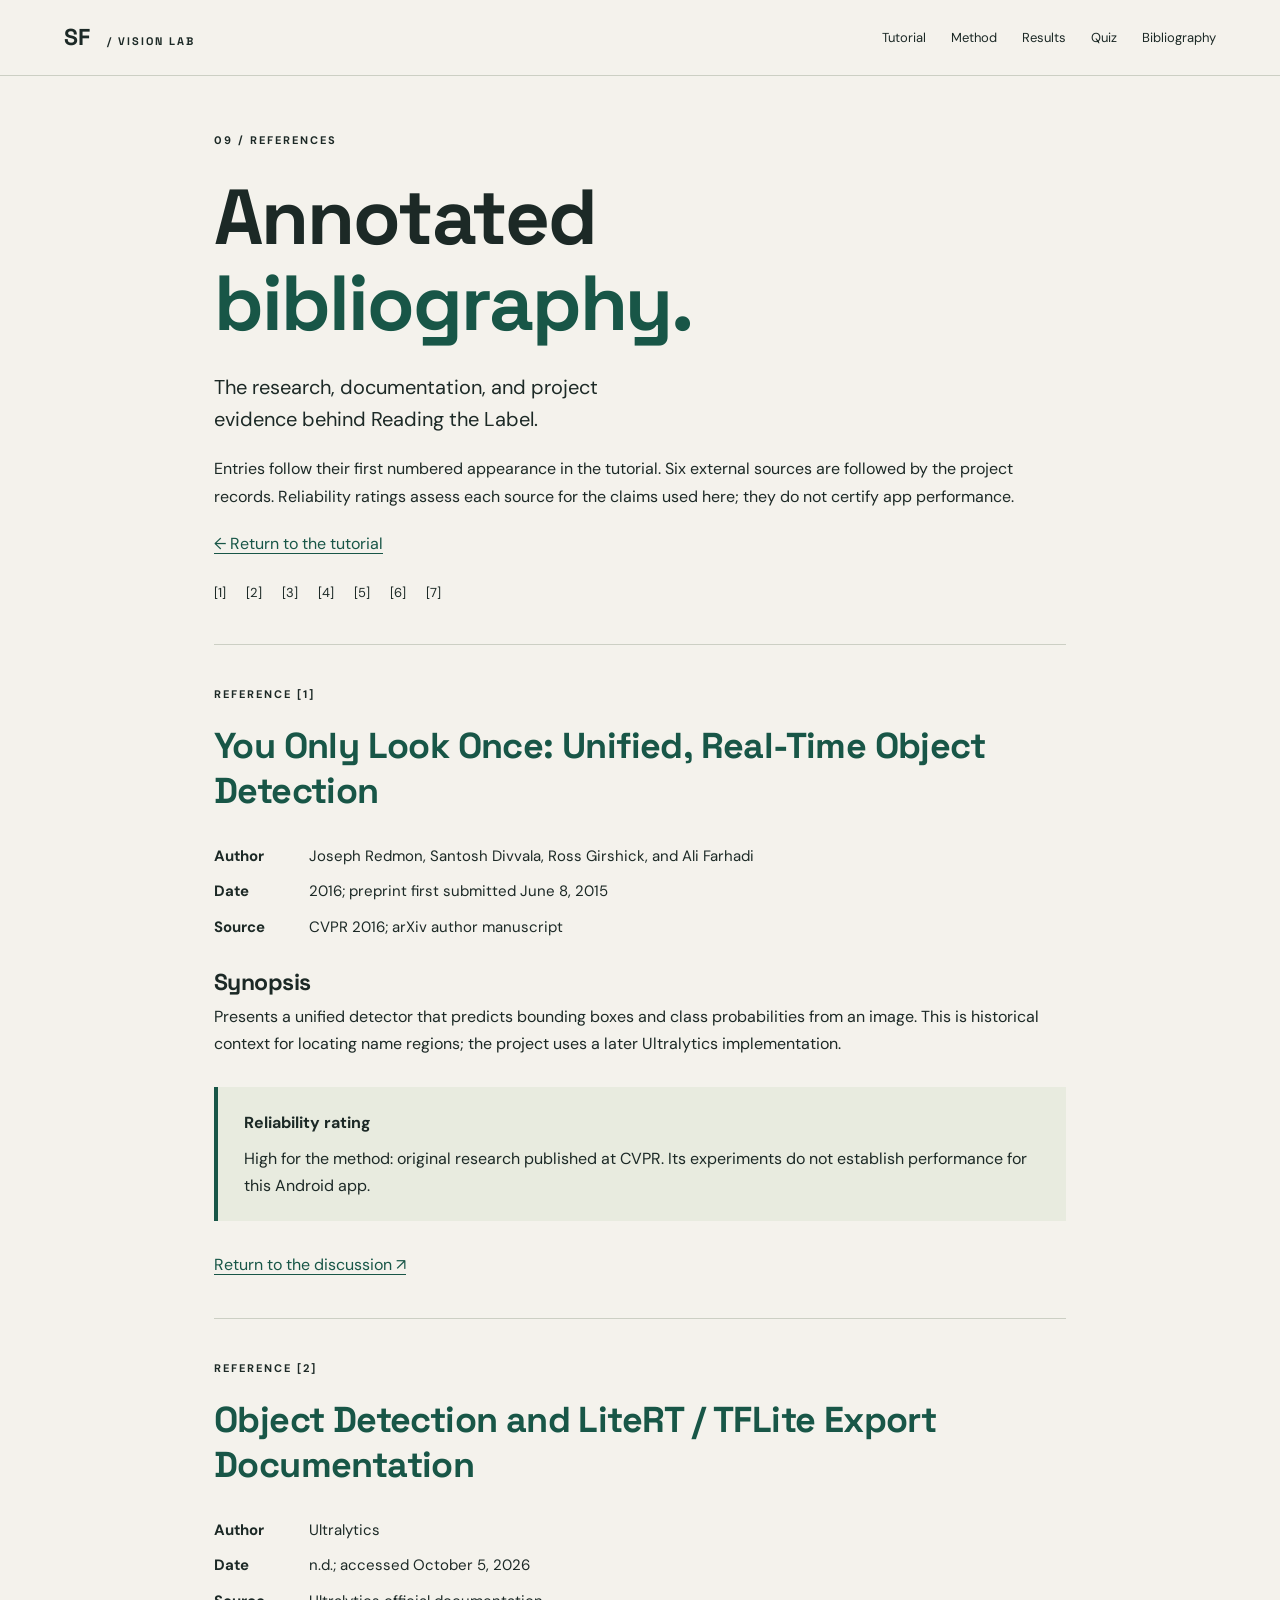
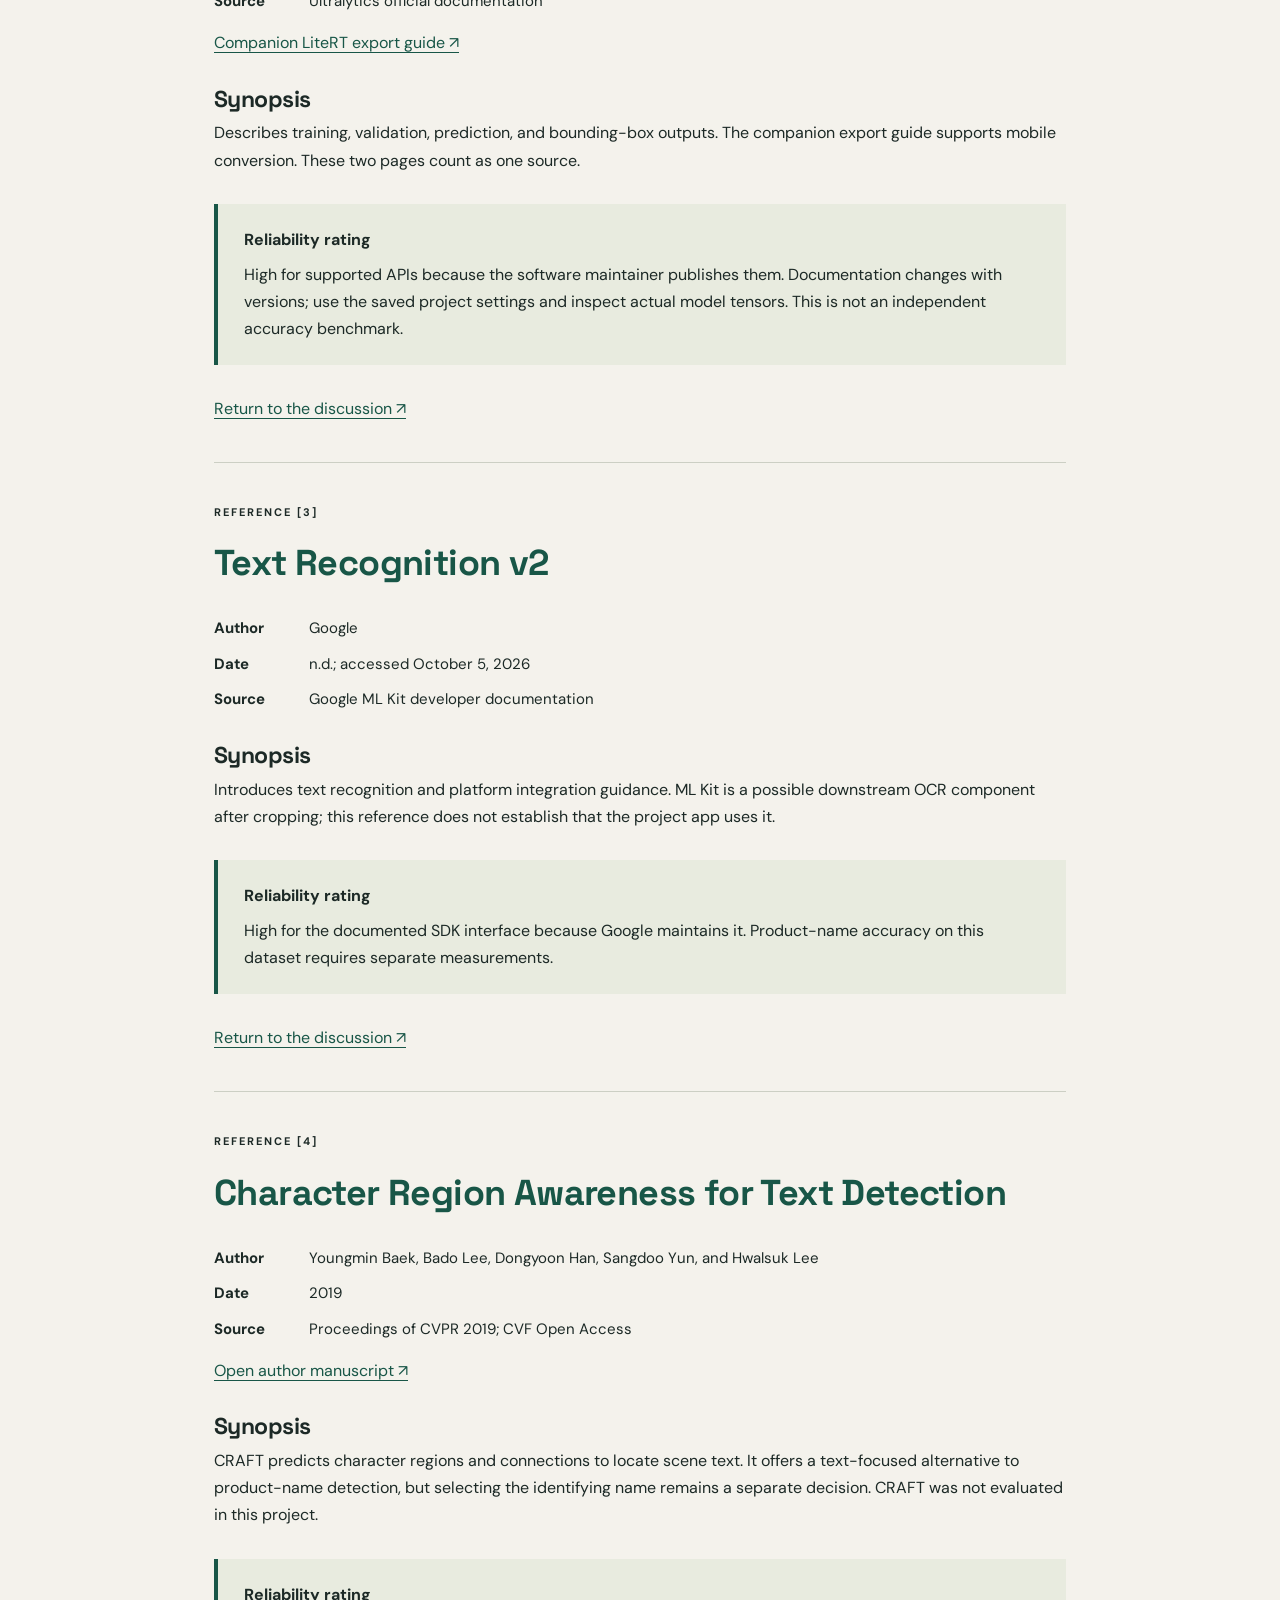
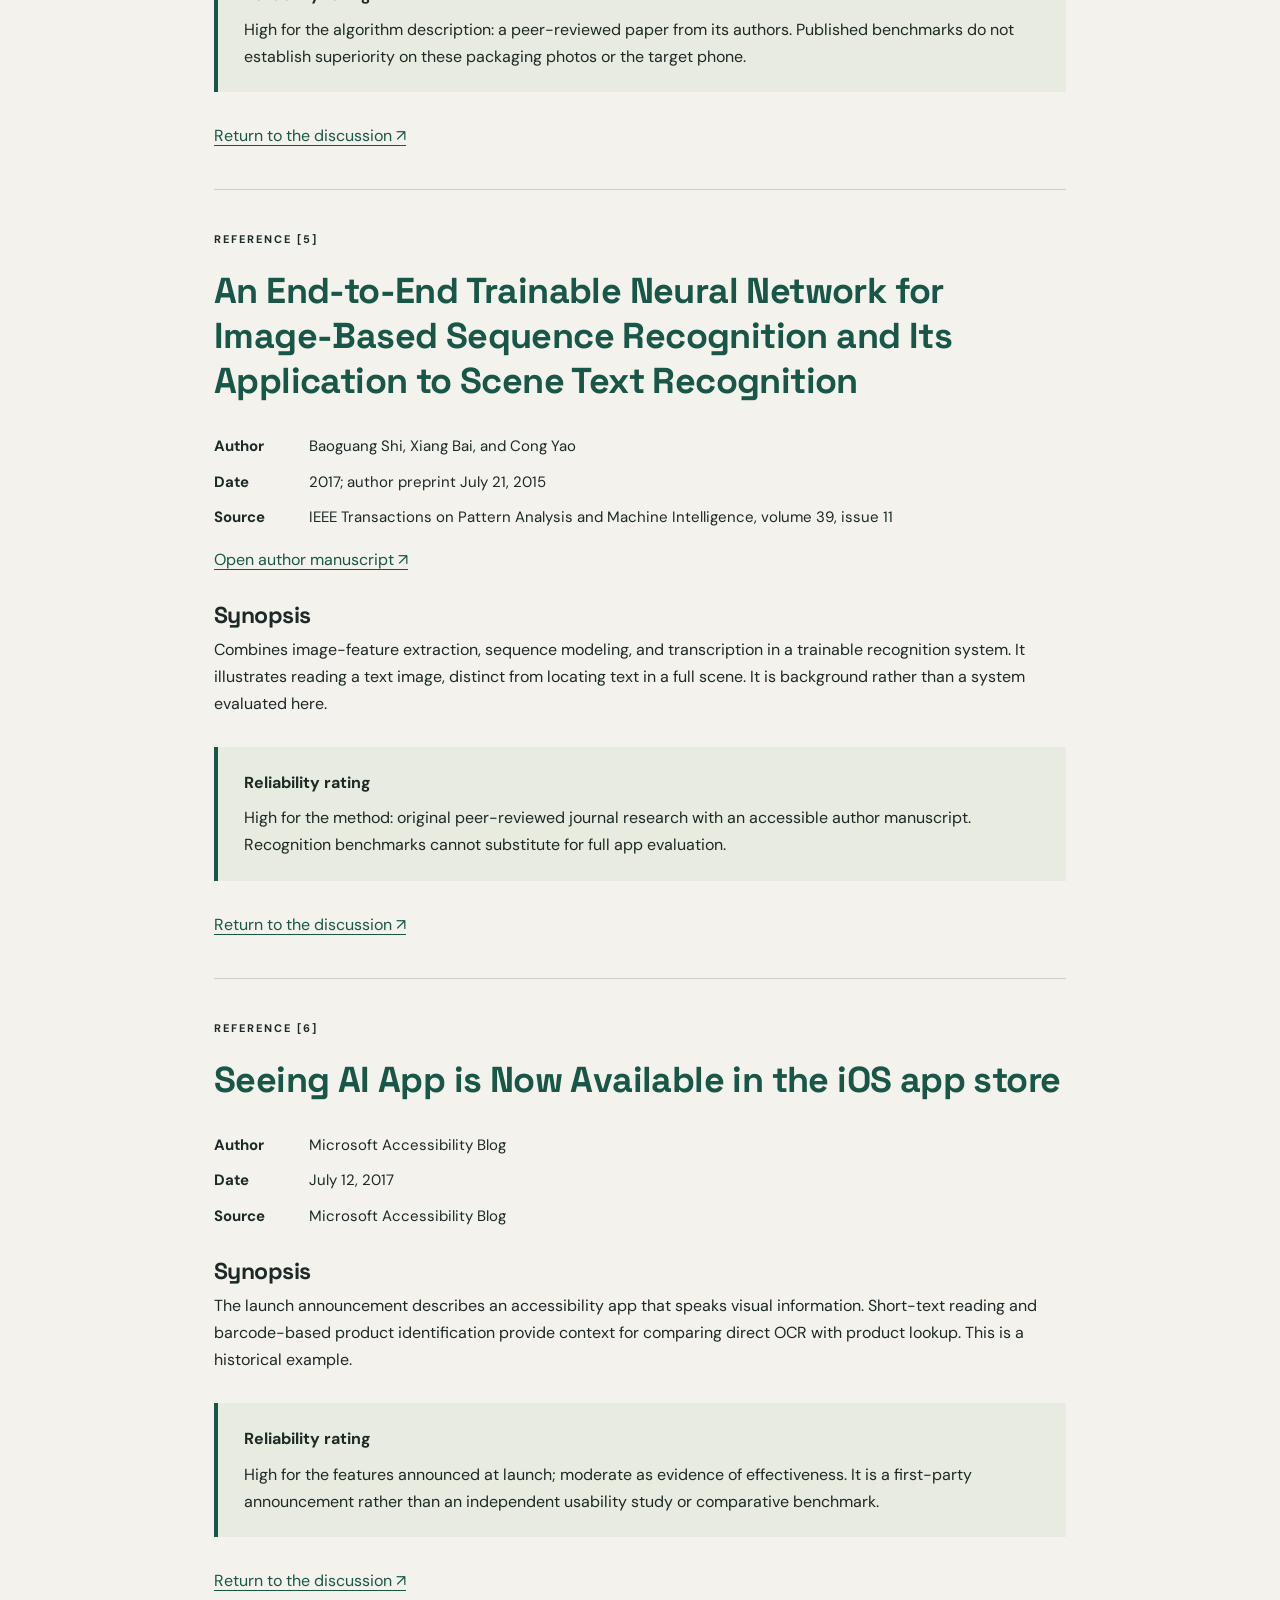
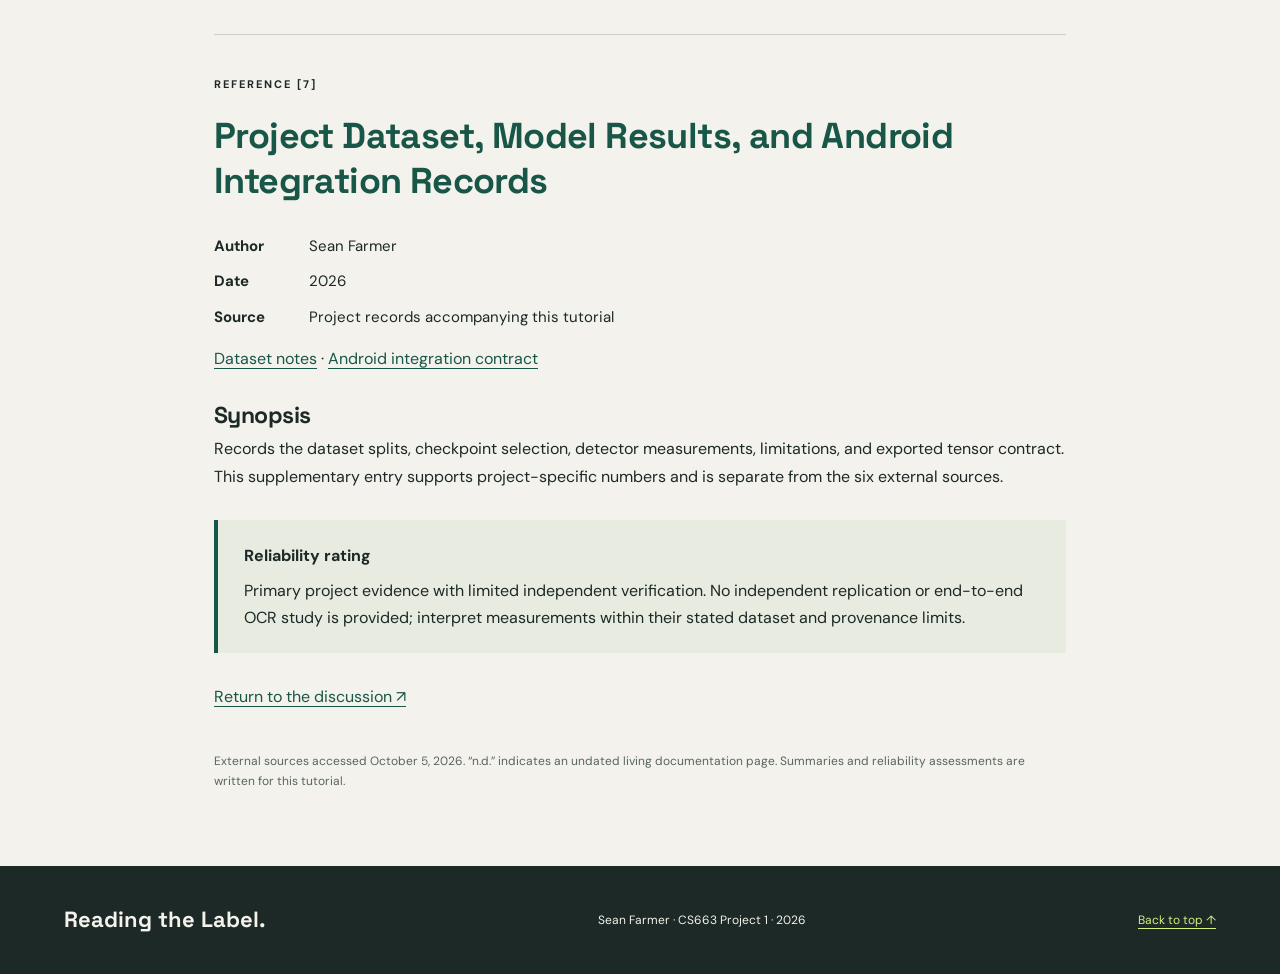
==== bibliography.html @ b55359b5 "Add separate annotated bibliography and numbered tutorial citations" ====
<!doctype html><html lang="en"><head><meta charset="utf-8"><meta name="viewport" content="width=device-width,initial-scale=1"><title>Annotated Bibliography · Reading the Label</title><link rel="stylesheet" href="style.css"><link rel="stylesheet" href="bibliography.css"></head><body><a class="skip" href="#main">Skip to bibliography</a><header><a class="brand" href="index.html">SF<span> / VISION LAB</span></a><nav aria-label="Main navigation"><a href="index.html">Tutorial</a><a href="index.html#method">Method</a><a href="index.html#results">Results</a><a href="quiz.html">Quiz</a><a href="bibliography.html" aria-current="page">Bibliography</a></nav></header><main id="main" class="bibliography-main"><div class="bibliography-intro"><p class="eyebrow">09 / REFERENCES</p><h1>Annotated<br><em>bibliography.</em></h1><p class="lead">The research, documentation, and project evidence behind Reading the Label.</p><p>Entries follow their first numbered appearance in the tutorial. Six external sources are followed by the project records. Reliability ratings assess each source for the claims used here; they do not certify app performance.</p><a href="index.html#references">← Return to the tutorial</a><nav class="source-index" aria-label="Bibliography entries"><a href="#ref-1">[1]</a><a href="#ref-2">[2]</a><a href="#ref-3">[3]</a><a href="#ref-4">[4]</a><a href="#ref-5">[5]</a><a href="#ref-6">[6]</a><a href="#ref-7">[7]</a></nav></div>
<article class="source-entry" id="ref-1"><p class="eyebrow">REFERENCE [1]</p><h2><a href="https://arxiv.org/abs/1506.02640">You Only Look Once: Unified, Real-Time Object Detection</a></h2><dl><dt>Author</dt><dd>Joseph Redmon, Santosh Divvala, Ross Girshick, and Ali Farhadi</dd><dt>Date</dt><dd>2016; preprint first submitted June 8, 2015</dd><dt>Source</dt><dd>CVPR 2016; arXiv author manuscript</dd></dl><h3>Synopsis</h3><p>Presents a unified detector that predicts bounding boxes and class probabilities from an image. This is historical context for locating name regions; the project uses a later Ultralytics implementation.</p><aside><strong>Reliability rating</strong><p>High for the method: original research published at CVPR. Its experiments do not establish performance for this Android app.</p></aside><a href="index.html#method">Return to the discussion ↗</a></article>
<article class="source-entry" id="ref-2"><p class="eyebrow">REFERENCE [2]</p><h2><a href="https://docs.ultralytics.com/tasks/detect/">Object Detection and LiteRT / TFLite Export Documentation</a></h2><dl><dt>Author</dt><dd>Ultralytics</dd><dt>Date</dt><dd>n.d.; accessed October 5, 2026</dd><dt>Source</dt><dd>Ultralytics official documentation</dd></dl><p><a href="https://docs.ultralytics.com/integrations/litert/">Companion LiteRT export guide ↗</a></p><h3>Synopsis</h3><p>Describes training, validation, prediction, and bounding-box outputs. The companion export guide supports mobile conversion. These two pages count as one source.</p><aside><strong>Reliability rating</strong><p>High for supported APIs because the software maintainer publishes them. Documentation changes with versions; use the saved project settings and inspect actual model tensors. This is not an independent accuracy benchmark.</p></aside><a href="index.html#tutorial">Return to the discussion ↗</a></article>
<article class="source-entry" id="ref-3"><p class="eyebrow">REFERENCE [3]</p><h2><a href="https://developers.google.com/ml-kit/vision/text-recognition/v2">Text Recognition v2</a></h2><dl><dt>Author</dt><dd>Google</dd><dt>Date</dt><dd>n.d.; accessed October 5, 2026</dd><dt>Source</dt><dd>Google ML Kit developer documentation</dd></dl><h3>Synopsis</h3><p>Introduces text recognition and platform integration guidance. ML Kit is a possible downstream OCR component after cropping; this reference does not establish that the project app uses it.</p><aside><strong>Reliability rating</strong><p>High for the documented SDK interface because Google maintains it. Product-name accuracy on this dataset requires separate measurements.</p></aside><a href="index.html#method">Return to the discussion ↗</a></article>
<article class="source-entry" id="ref-4"><p class="eyebrow">REFERENCE [4]</p><h2><a href="https://openaccess.thecvf.com/content_CVPR_2019/html/Baek_Character_Region_Awareness_for_Text_Detection_CVPR_2019_paper.html">Character Region Awareness for Text Detection</a></h2><dl><dt>Author</dt><dd>Youngmin Baek, Bado Lee, Dongyoon Han, Sangdoo Yun, and Hwalsuk Lee</dd><dt>Date</dt><dd>2019</dd><dt>Source</dt><dd>Proceedings of CVPR 2019; CVF Open Access</dd></dl><p><a href="https://arxiv.org/abs/1904.01941">Open author manuscript ↗</a></p><h3>Synopsis</h3><p>CRAFT predicts character regions and connections to locate scene text. It offers a text-focused alternative to product-name detection, but selecting the identifying name remains a separate decision. CRAFT was not evaluated in this project.</p><aside><strong>Reliability rating</strong><p>High for the algorithm description: a peer-reviewed paper from its authors. Published benchmarks do not establish superiority on these packaging photos or the target phone.</p></aside><a href="index.html#method">Return to the discussion ↗</a></article>
<article class="source-entry" id="ref-5"><p class="eyebrow">REFERENCE [5]</p><h2><a href="https://ieeexplore.ieee.org/abstract/document/7801919">An End-to-End Trainable Neural Network for Image-Based Sequence Recognition and Its Application to Scene Text Recognition</a></h2><dl><dt>Author</dt><dd>Baoguang Shi, Xiang Bai, and Cong Yao</dd><dt>Date</dt><dd>2017; author preprint July 21, 2015</dd><dt>Source</dt><dd>IEEE Transactions on Pattern Analysis and Machine Intelligence, volume 39, issue 11</dd></dl><p><a href="https://arxiv.org/abs/1507.05717">Open author manuscript ↗</a></p><h3>Synopsis</h3><p>Combines image-feature extraction, sequence modeling, and transcription in a trainable recognition system. It illustrates reading a text image, distinct from locating text in a full scene. It is background rather than a system evaluated here.</p><aside><strong>Reliability rating</strong><p>High for the method: original peer-reviewed journal research with an accessible author manuscript. Recognition benchmarks cannot substitute for full app evaluation.</p></aside><a href="index.html#method">Return to the discussion ↗</a></article>
<article class="source-entry" id="ref-6"><p class="eyebrow">REFERENCE [6]</p><h2><a href="https://blogs.microsoft.com/accessibility/seeing-ai-app-is-now-available-in-the-ios-app-store/">Seeing AI App is Now Available in the iOS app store</a></h2><dl><dt>Author</dt><dd>Microsoft Accessibility Blog</dd><dt>Date</dt><dd>July 12, 2017</dd><dt>Source</dt><dd>Microsoft Accessibility Blog</dd></dl><h3>Synopsis</h3><p>The launch announcement describes an accessibility app that speaks visual information. Short-text reading and barcode-based product identification provide context for comparing direct OCR with product lookup. This is a historical example.</p><aside><strong>Reliability rating</strong><p>High for the features announced at launch; moderate as evidence of effectiveness. It is a first-party announcement rather than an independent usability study or comparative benchmark.</p></aside><a href="index.html#method">Return to the discussion ↗</a></article>
<article class="source-entry" id="ref-7"><p class="eyebrow">REFERENCE [7]</p><h2><a href="resources/model-results.md">Project Dataset, Model Results, and Android Integration Records</a></h2><dl><dt>Author</dt><dd>Sean Farmer</dd><dt>Date</dt><dd>2026</dd><dt>Source</dt><dd>Project records accompanying this tutorial</dd></dl><p><a href="resources/dataset-notes.md">Dataset notes</a> · <a href="resources/android-integration.md">Android integration contract</a></p><h3>Synopsis</h3><p>Records the dataset splits, checkpoint selection, detector measurements, limitations, and exported tensor contract. This supplementary entry supports project-specific numbers and is separate from the six external sources.</p><aside><strong>Reliability rating</strong><p>Primary project evidence with limited independent verification. No independent replication or end-to-end OCR study is provided; interpret measurements within their stated dataset and provenance limits.</p></aside><a href="index.html#dataset">Return to the discussion ↗</a></article>
<p class="muted">External sources accessed October 5, 2026. “n.d.” indicates an undated living documentation page. Summaries and reliability assessments are written for this tutorial.</p></main><footer><strong>Reading the Label.</strong><span>Sean Farmer · CS663 Project 1 · 2026</span><a href="#main">Back to top ↑</a></footer></body></html>
---- style.css ----
@import url('https://fonts.googleapis.com/css2?family=DM+Sans:wght@400;500;600;700&family=Space+Grotesk:wght@400;500;600;700&display=swap');
:root{--paper:#f4f2ec;--ink:#1c2926;--green:#185647;--lime:#d6ef7e;--line:#cccfc4;--muted:#56655f}*{box-sizing:border-box}html{scroll-behavior:smooth;scroll-padding-top:90px}body{margin:0;background:var(--paper);color:var(--ink);font-family:'DM Sans',Arial,sans-serif;line-height:1.7}a{color:var(--green);text-underline-offset:4px}a:hover{color:#40745b}a:focus-visible,summary:focus-visible{outline:3px solid #578c13;outline-offset:5px}.skip{position:absolute;left:15px;top:-100px;z-index:30;padding:10px;background:white}.skip:focus{top:15px}header{position:sticky;top:0;z-index:10;background:rgba(244,242,236,.97);border-bottom:1px solid var(--line);display:flex;justify-content:space-between;align-items:center;padding:18px 5vw}.brand{font-family:'Space Grotesk',sans-serif;font-weight:700;font-size:23px;text-decoration:none;color:var(--ink)}.brand span{font-size:11px;letter-spacing:2px;margin-left:12px}nav{display:flex;gap:25px}nav a{font-size:13px;text-decoration:none;color:var(--ink)}main{max-width:1440px;margin:auto}.hero{display:grid;grid-template-columns:1fr 1fr;gap:6vw;padding:75px 5vw 65px;align-items:center}.eyebrow,.section-label{font-size:11px;letter-spacing:2px;font-weight:700}h1,h2,h3{font-family:'Space Grotesk',Arial,sans-serif;line-height:1.08;letter-spacing:-.045em}h1{font-size:clamp(65px,7.5vw,110px);margin:25px 0}h1 em{font-style:normal;color:var(--green)}.lead{font-size:20px;max-width:450px;line-height:1.6}.byline{font-size:13px;margin:25px 0}.button{display:inline-flex;gap:50px;background:var(--green);color:white;padding:14px 23px;text-decoration:none;font-size:14px}.button:hover{background:#26715d;color:white}.hero-image{margin:0;padding:16px;background:#e2e6d9;transform:rotate(1deg)}.hero-image img{aspect-ratio:1;object-fit:contain;background:white}img{max-width:100%;height:auto;display:block}figcaption{font-size:12px;color:var(--muted);margin-top:12px;line-height:1.6}.ribbon{display:flex;justify-content:space-between;gap:20px;background:var(--green);color:var(--lime);padding:20px 5vw;font-size:11px;letter-spacing:2px}section:not(.hero){display:grid;grid-template-columns:210px minmax(0,1fr);gap:35px;margin:0 5vw;padding:75px 0;border-bottom:1px solid var(--line)}.section-label{color:var(--green);padding-top:9px}.section-body{max-width:850px}h2{font-size:clamp(34px,4vw,54px);margin:0 0 30px}h3{font-size:23px;margin:30px 0 14px;letter-spacing:-.025em}p{margin:0 0 20px}aside{border-left:4px solid var(--green);background:#e8ebdf;padding:22px 26px;margin:30px 0}aside p{margin:8px 0 0}.pipeline{display:grid;grid-template-columns:repeat(4,1fr);margin:35px 0;background:var(--ink);color:var(--paper)}.pipeline div{padding:22px 18px;border-right:1px solid #52635c}.pipeline b{color:var(--lime);font-size:12px}.pipeline h3{font-size:20px;margin:20px 0 10px}.pipeline p{font-size:13px;margin:0;line-height:1.6}.stats{display:grid;grid-template-columns:repeat(3,1fr);gap:20px;margin:35px 0}.stats strong{display:block;font-family:'Space Grotesk',sans-serif;font-size:55px;font-weight:500;color:var(--green);line-height:1.2}.stats span{display:block;font-size:12px;max-width:170px}.table-wrap{overflow-x:auto;margin:30px 0}table{border-collapse:collapse;width:100%;font-size:14px;text-align:left}caption{text-align:left;font-size:12px;color:var(--muted);margin-bottom:12px}th,td{padding:14px 15px;border-bottom:1px solid var(--line)}thead{background:var(--ink);color:white}tbody th{font-weight:500}.gain{background:var(--lime);font-weight:700}pre{background:#1c2926;color:#e4ecd7;padding:22px;overflow:auto;font-size:13px;line-height:1.8;border-radius:3px}code{font-family:Consolas,monospace}p code,li code{background:#e2e7da;padding:2px 5px;font-size:.9em}.step{display:grid;grid-template-columns:42px minmax(0,1fr);gap:15px;border-top:1px solid var(--line);padding:30px 0 12px}.step-num{font-size:13px;color:var(--green);font-weight:700;padding-top:4px}.step h3{margin-top:0}.tensor{display:grid;grid-template-columns:1fr 1fr;gap:15px;margin:25px 0}.tensor div{background:#e4e8dc;padding:20px}.tensor span{font-size:10px;letter-spacing:1px}.tensor strong{display:block;font-size:19px;font-family:Consolas,monospace;margin:8px 0}.tensor p{font-size:12px;margin:0}li{margin-bottom:12px}.compare{display:grid;grid-template-columns:1fr 1fr;gap:25px;margin:35px 0}.compare>div{border-top:3px solid var(--green);padding-top:10px}.compare h3{font-size:16px}.compare p{font-size:13px}.compare .big-number{font-size:29px;font-family:'Space Grotesk',sans-serif;letter-spacing:-1px}.big-number em{font-style:normal;color:var(--green)}details{border-top:1px solid var(--line);border-bottom:1px solid var(--line);padding:18px 0;margin:25px 0}summary{cursor:pointer;font-weight:600}details p{margin:20px 0 0}figure{margin:35px 0}figure:not(.hero-image) img{max-height:600px;margin:auto;object-fit:contain;background:white}.video-panel{background:var(--ink);color:var(--paper);padding:45px;text-align:center;margin:30px 0}.play-symbol{display:block;color:var(--lime);font-size:45px}.video-panel h3{margin:15px 0}.video-panel p{font-size:14px;margin:0}.video-panel iframe{width:100%;aspect-ratio:16/9;border:0}.references{padding-left:20px}.references li{padding:10px 0;border-bottom:1px solid var(--line)}.muted{font-size:12px;color:var(--muted)}footer{display:flex;justify-content:space-between;gap:20px;align-items:center;padding:35px 5vw;background:var(--ink);color:var(--paper);font-size:12px}footer a{color:var(--lime)}footer strong{font-family:'Space Grotesk',sans-serif;font-size:22px}@media(max-width:850px){section:not(.hero){grid-template-columns:1fr;gap:20px;padding:50px 0}.hero{gap:30px;padding-top:40px}.pipeline{grid-template-columns:1fr 1fr}.ribbon{flex-wrap:wrap;justify-content:center}.brand span{display:none}}@media(max-width:600px){header{padding:15px 5vw}nav{gap:12px}nav a{font-size:11px}.hero{grid-template-columns:1fr}.hero-image{transform:none}.hero h1{font-size:74px}.lead{font-size:18px}.stats strong{font-size:40px}.tensor,.compare{grid-template-columns:1fr}.pipeline div{padding:18px}.step{grid-template-columns:28px 1fr;gap:8px}pre{padding:15px;font-size:11px}.video-panel{padding:25px}footer{flex-direction:column;align-items:flex-start}th,td{padding:10px;font-size:12px}}@media(prefers-reduced-motion:reduce){html{scroll-behavior:auto}}@media print{header{position:static}nav,.button,.ribbon{display:none}section:not(.hero){padding:25px 0;grid-template-columns:1fr}.hero{padding:20px}pre{white-space:pre-wrap}body{background:white}details{display:block}footer{background:white;color:black}}
@media(max-width:760px){.hero{grid-template-columns:1fr}.hero-image{max-width:520px;transform:none}.hero h1{font-size:clamp(65px,12vw,90px)}.lead{max-width:540px}}

.citation{white-space:nowrap;font-weight:700}header nav{flex-wrap:wrap}@media(max-width:600px){header{gap:12px}header nav{justify-content:flex-end}}
---- bibliography.css ----
.bibliography-main{max-width:980px;margin:auto;padding:55px 5vw}.bibliography-intro{padding-bottom:40px}.bibliography-intro h1{font-size:clamp(42px,7vw,78px);line-height:1.1;letter-spacing:-2px;overflow-wrap:anywhere}.bibliography-intro h1 em{color:var(--green)}.source-index{display:flex;flex-wrap:wrap;gap:20px;margin-top:25px}.source-entry{border-top:1px solid var(--line);padding:40px 0;scroll-margin-top:120px}.source-entry h2{font-size:clamp(25px,4vw,36px);line-height:1.25;letter-spacing:-.6px}.source-entry h2 a{text-decoration:none}.source-entry dl{display:grid;grid-template-columns:85px minmax(0,1fr);gap:10px;font-size:15px}.source-entry dt{font-weight:700}.source-entry dd{margin:0;overflow-wrap:anywhere}.source-entry h3{margin-bottom:8px}@media(max-width:600px){.bibliography-main{padding-top:30px}.source-entry dl{grid-template-columns:1fr;gap:3px}.source-entry dd{margin-bottom:12px}}
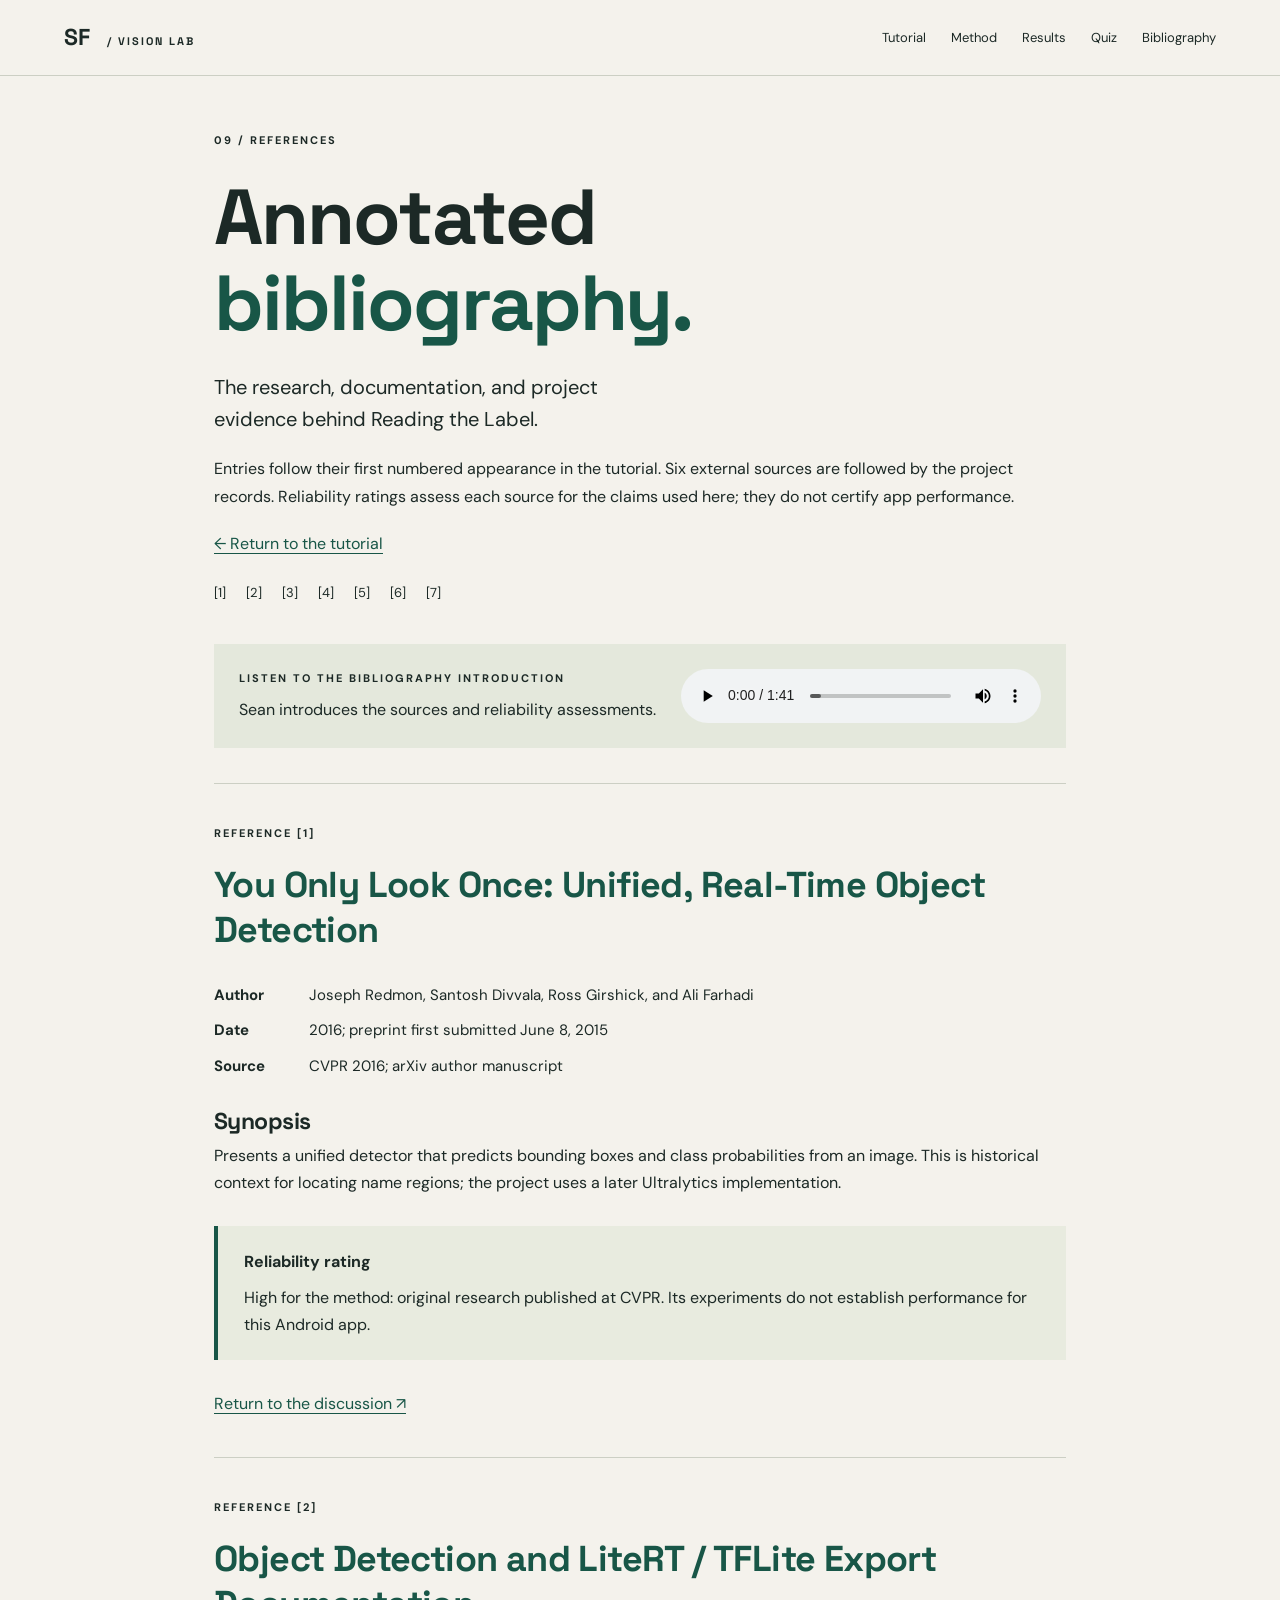
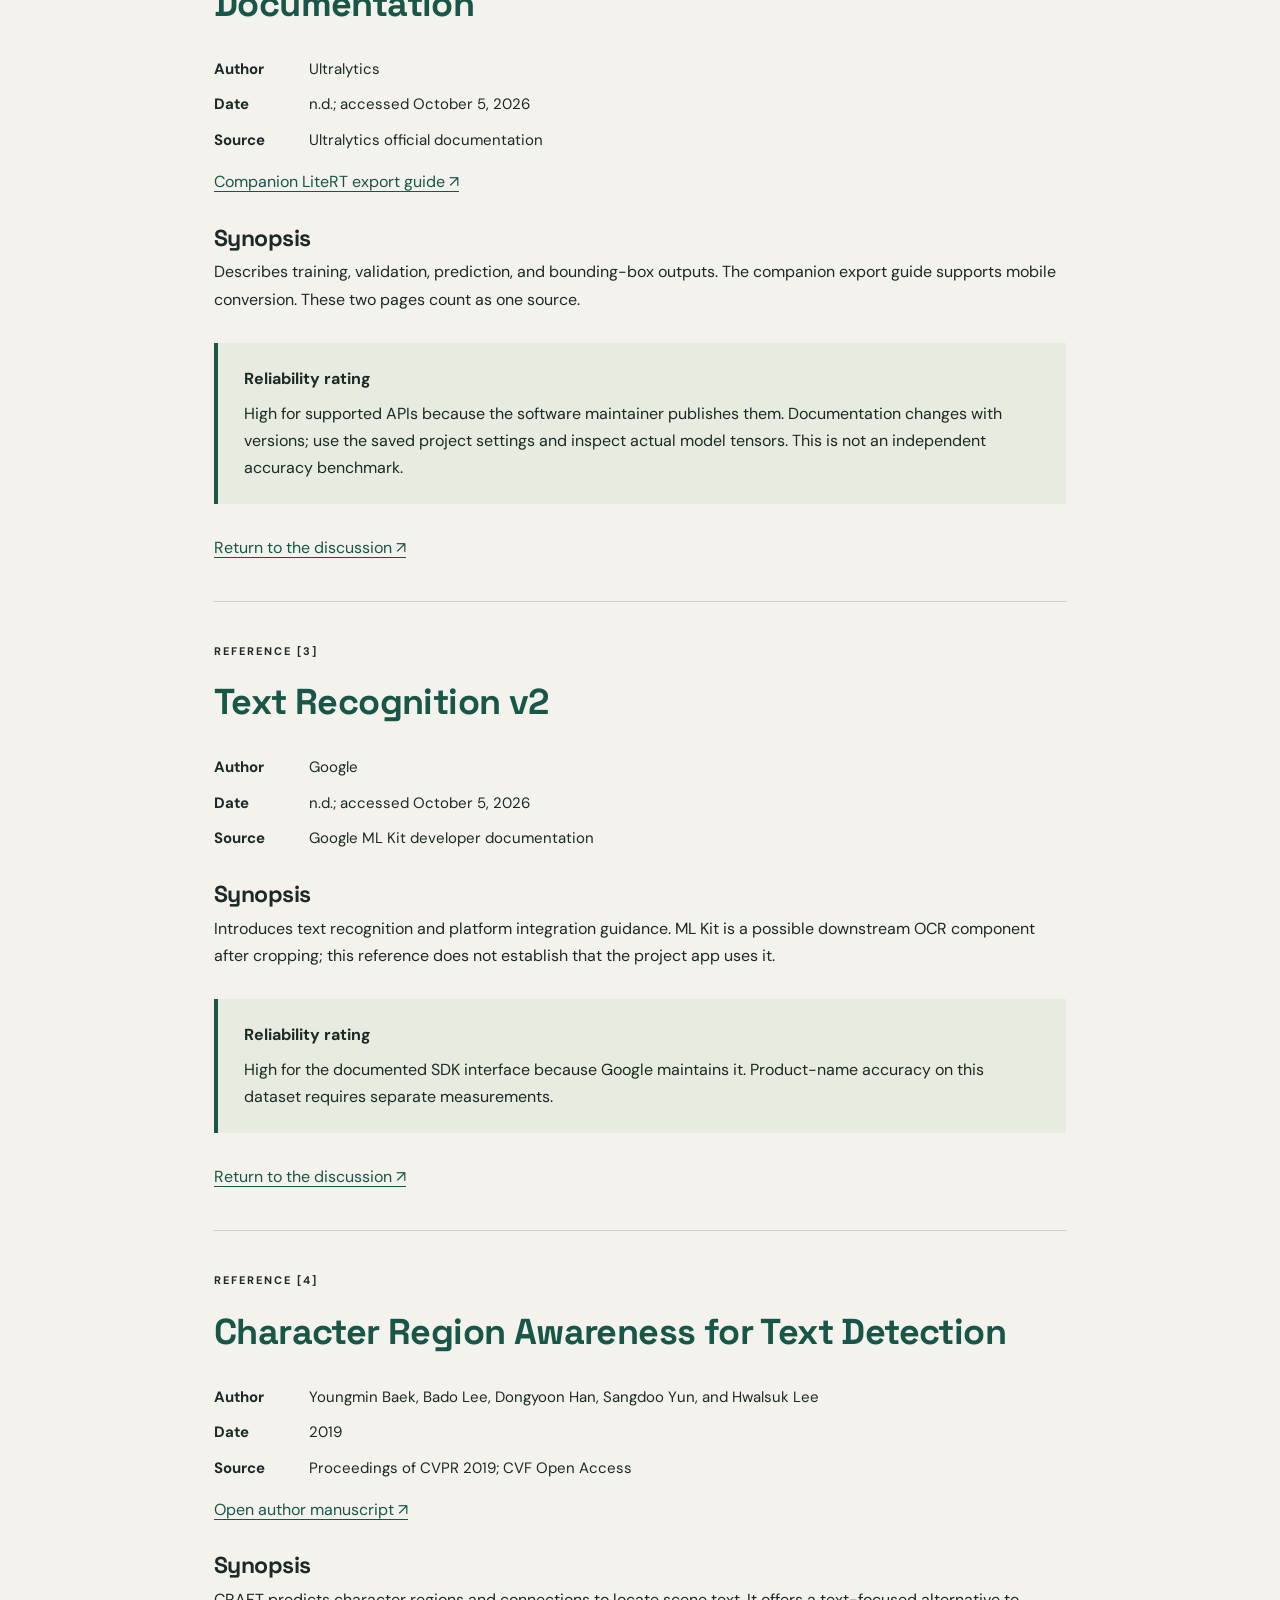
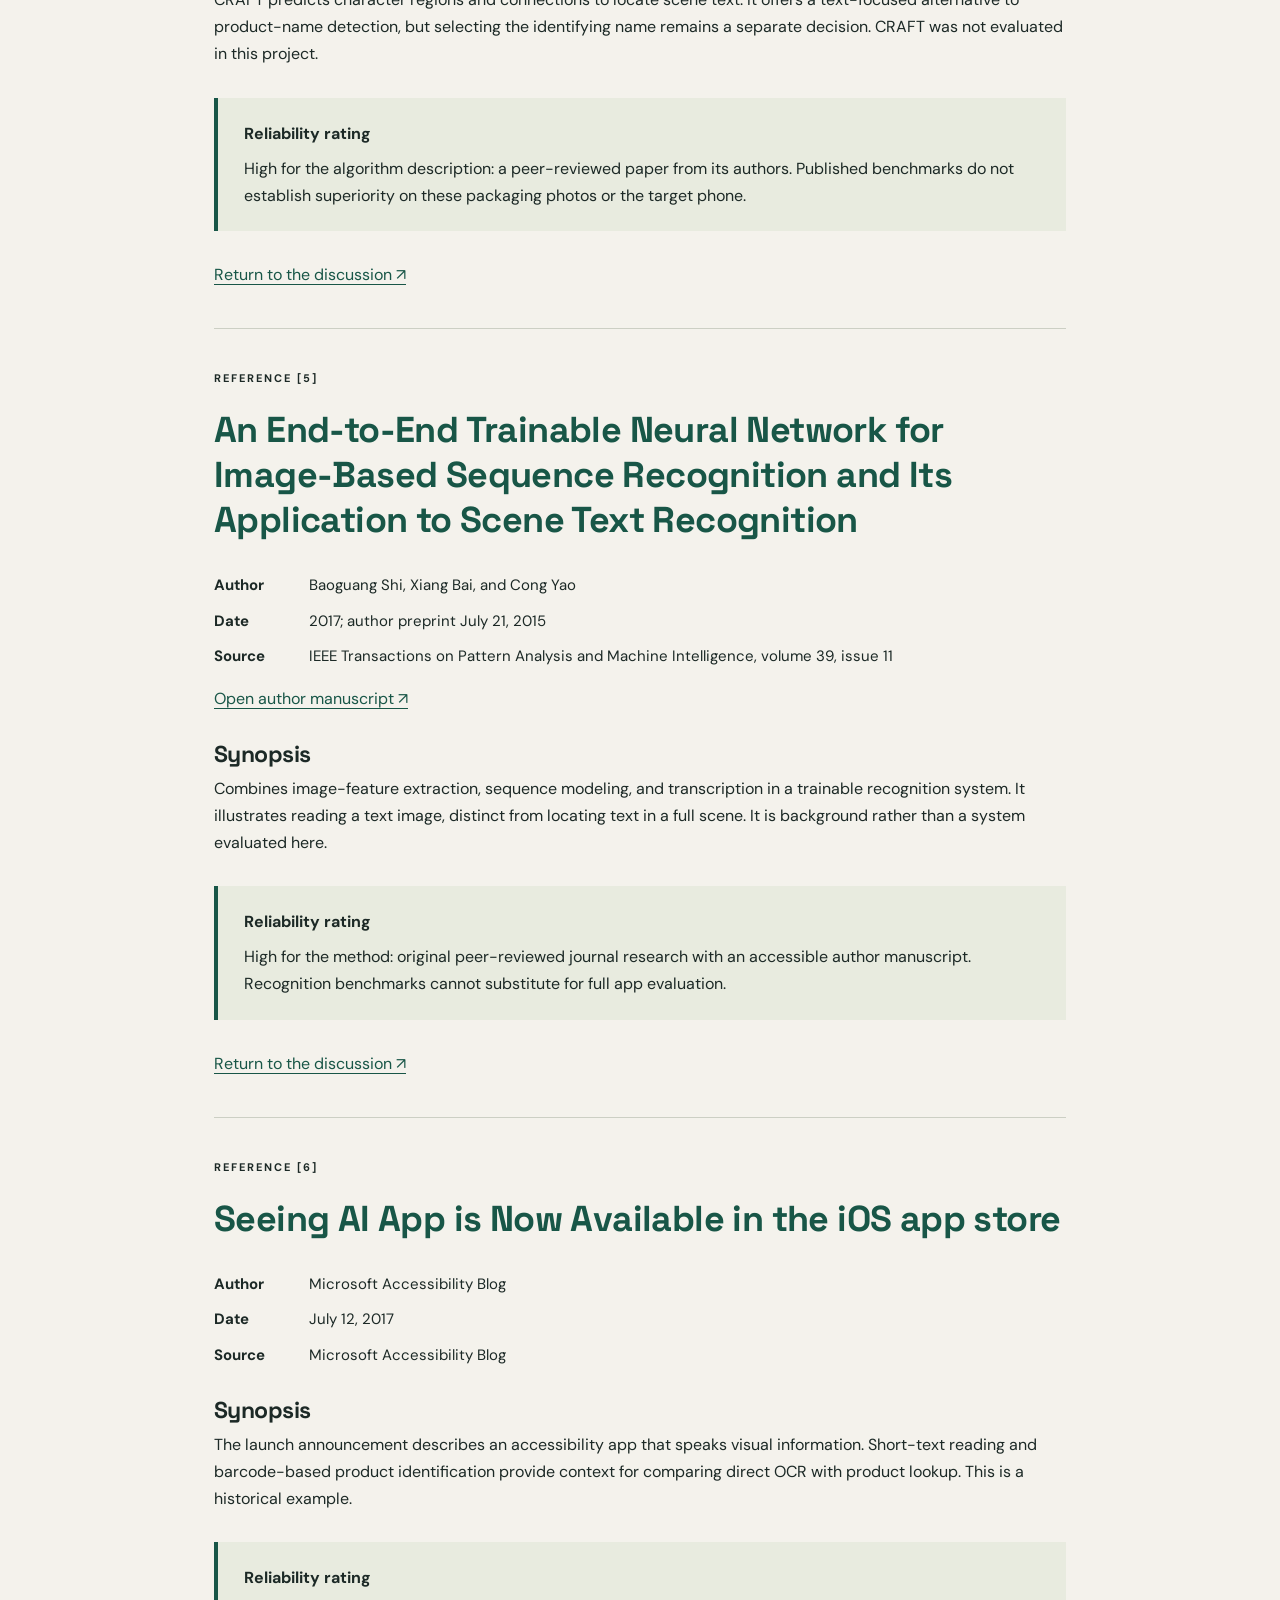
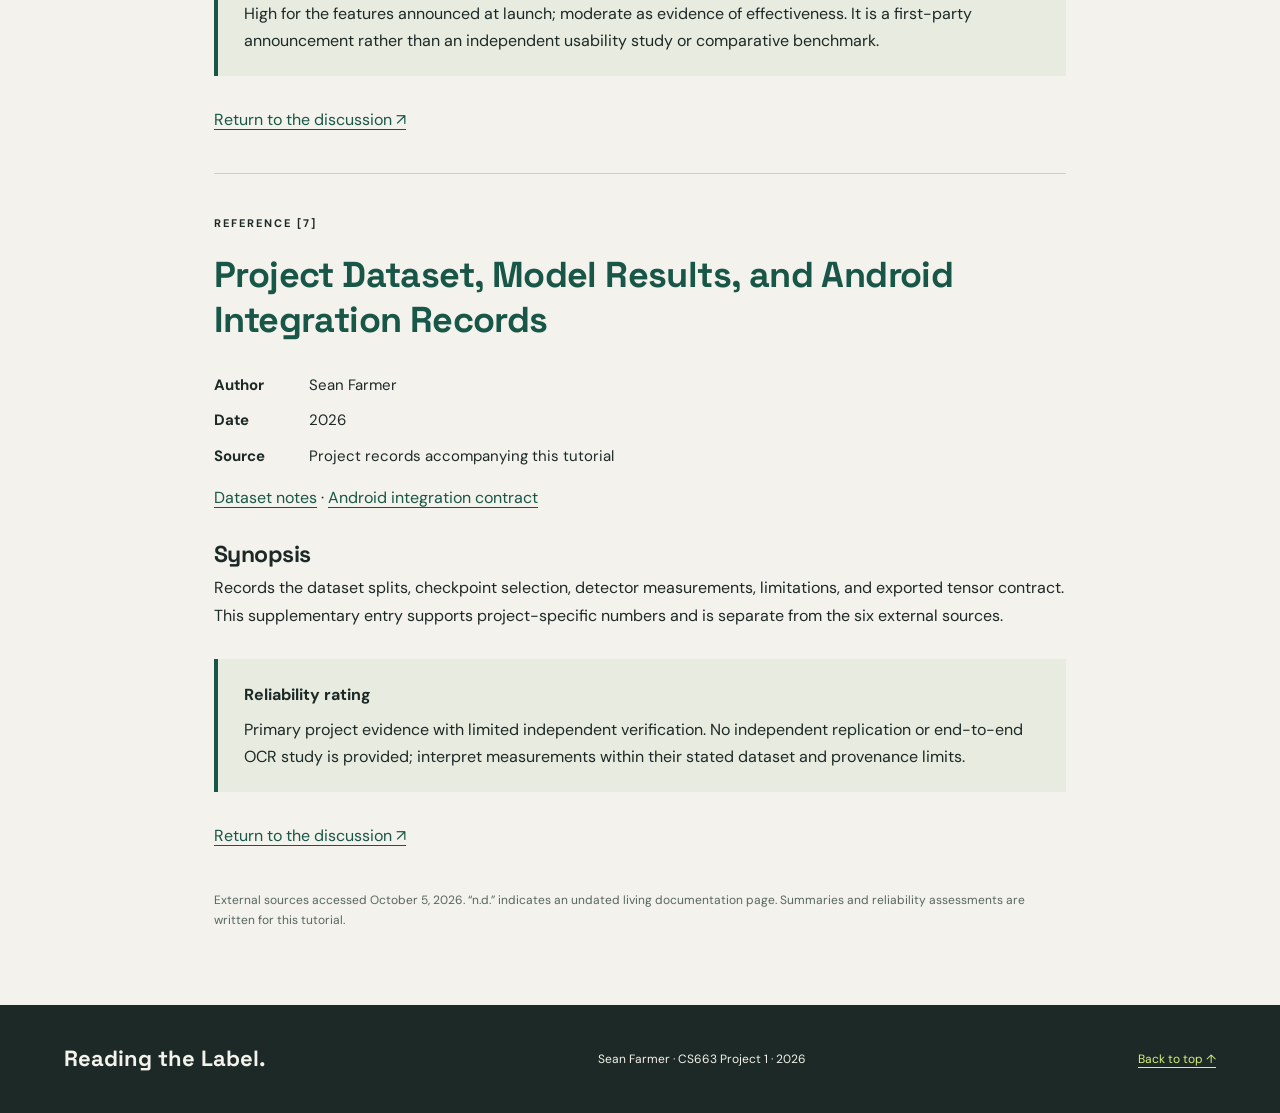
==== commit f8d127f5: "Add bibliography page voice narration" ====
--- a/bibliography.html
+++ b/bibliography.html
@@ -1,4 +1,5 @@
 <!doctype html><html lang="en"><head><meta charset="utf-8"><meta name="viewport" content="width=device-width,initial-scale=1"><title>Annotated Bibliography · Reading the Label</title><link rel="stylesheet" href="style.css"><link rel="stylesheet" href="bibliography.css"></head><body><a class="skip" href="#main">Skip to bibliography</a><header><a class="brand" href="index.html">SF<span> / VISION LAB</span></a><nav aria-label="Main navigation"><a href="index.html">Tutorial</a><a href="index.html#method">Method</a><a href="index.html#results">Results</a><a href="quiz.html">Quiz</a><a href="bibliography.html" aria-current="page">Bibliography</a></nav></header><main id="main" class="bibliography-main"><div class="bibliography-intro"><p class="eyebrow">09 / REFERENCES</p><h1>Annotated<br><em>bibliography.</em></h1><p class="lead">The research, documentation, and project evidence behind Reading the Label.</p><p>Entries follow their first numbered appearance in the tutorial. Six external sources are followed by the project records. Reliability ratings assess each source for the claims used here; they do not certify app performance.</p><a href="index.html#references">← Return to the tutorial</a><nav class="source-index" aria-label="Bibliography entries"><a href="#ref-1">[1]</a><a href="#ref-2">[2]</a><a href="#ref-3">[3]</a><a href="#ref-4">[4]</a><a href="#ref-5">[5]</a><a href="#ref-6">[6]</a><a href="#ref-7">[7]</a></nav></div>
+<div class="narration" id="bibliography-narration" aria-labelledby="bibliography-narration-title"><div><p class="eyebrow" id="bibliography-narration-title">LISTEN TO THE BIBLIOGRAPHY INTRODUCTION</p><p>Sean introduces the sources and reliability assessments.</p></div><audio controls preload="metadata" aria-label="Bibliography introduction narration by Sean Farmer"><source src="assets/audio/bibliography-narration.mp3" type="audio/mpeg">Your browser does not support audio playback. <a href="assets/audio/bibliography-narration.mp3">Download the bibliography narration</a>.</audio></div>
 <article class="source-entry" id="ref-1"><p class="eyebrow">REFERENCE [1]</p><h2><a href="https://arxiv.org/abs/1506.02640">You Only Look Once: Unified, Real-Time Object Detection</a></h2><dl><dt>Author</dt><dd>Joseph Redmon, Santosh Divvala, Ross Girshick, and Ali Farhadi</dd><dt>Date</dt><dd>2016; preprint first submitted June 8, 2015</dd><dt>Source</dt><dd>CVPR 2016; arXiv author manuscript</dd></dl><h3>Synopsis</h3><p>Presents a unified detector that predicts bounding boxes and class probabilities from an image. This is historical context for locating name regions; the project uses a later Ultralytics implementation.</p><aside><strong>Reliability rating</strong><p>High for the method: original research published at CVPR. Its experiments do not establish performance for this Android app.</p></aside><a href="index.html#method">Return to the discussion ↗</a></article>
 <article class="source-entry" id="ref-2"><p class="eyebrow">REFERENCE [2]</p><h2><a href="https://docs.ultralytics.com/tasks/detect/">Object Detection and LiteRT / TFLite Export Documentation</a></h2><dl><dt>Author</dt><dd>Ultralytics</dd><dt>Date</dt><dd>n.d.; accessed October 5, 2026</dd><dt>Source</dt><dd>Ultralytics official documentation</dd></dl><p><a href="https://docs.ultralytics.com/integrations/litert/">Companion LiteRT export guide ↗</a></p><h3>Synopsis</h3><p>Describes training, validation, prediction, and bounding-box outputs. The companion export guide supports mobile conversion. These two pages count as one source.</p><aside><strong>Reliability rating</strong><p>High for supported APIs because the software maintainer publishes them. Documentation changes with versions; use the saved project settings and inspect actual model tensors. This is not an independent accuracy benchmark.</p></aside><a href="index.html#tutorial">Return to the discussion ↗</a></article>
 <article class="source-entry" id="ref-3"><p class="eyebrow">REFERENCE [3]</p><h2><a href="https://developers.google.com/ml-kit/vision/text-recognition/v2">Text Recognition v2</a></h2><dl><dt>Author</dt><dd>Google</dd><dt>Date</dt><dd>n.d.; accessed October 5, 2026</dd><dt>Source</dt><dd>Google ML Kit developer documentation</dd></dl><h3>Synopsis</h3><p>Introduces text recognition and platform integration guidance. ML Kit is a possible downstream OCR component after cropping; this reference does not establish that the project app uses it.</p><aside><strong>Reliability rating</strong><p>High for the documented SDK interface because Google maintains it. Product-name accuracy on this dataset requires separate measurements.</p></aside><a href="index.html#method">Return to the discussion ↗</a></article>
--- a/style.css
+++ b/style.css
@@ -3,3 +3,5 @@
 @media(max-width:760px){.hero{grid-template-columns:1fr}.hero-image{max-width:520px;transform:none}.hero h1{font-size:clamp(65px,12vw,90px)}.lead{max-width:540px}}
 
 .citation{white-space:nowrap;font-weight:700}header nav{flex-wrap:wrap}@media(max-width:600px){header{gap:12px}header nav{justify-content:flex-end}}
+
+.narration{display:flex;align-items:center;justify-content:space-between;gap:25px;background:#e4e8dc;padding:25px;margin:0 0 35px}.narration p{margin:0}.narration .eyebrow{margin-bottom:8px}.narration audio{width:360px;max-width:100%}@media(max-width:760px){.narration{flex-direction:column;align-items:flex-start}.narration audio{width:100%}}
